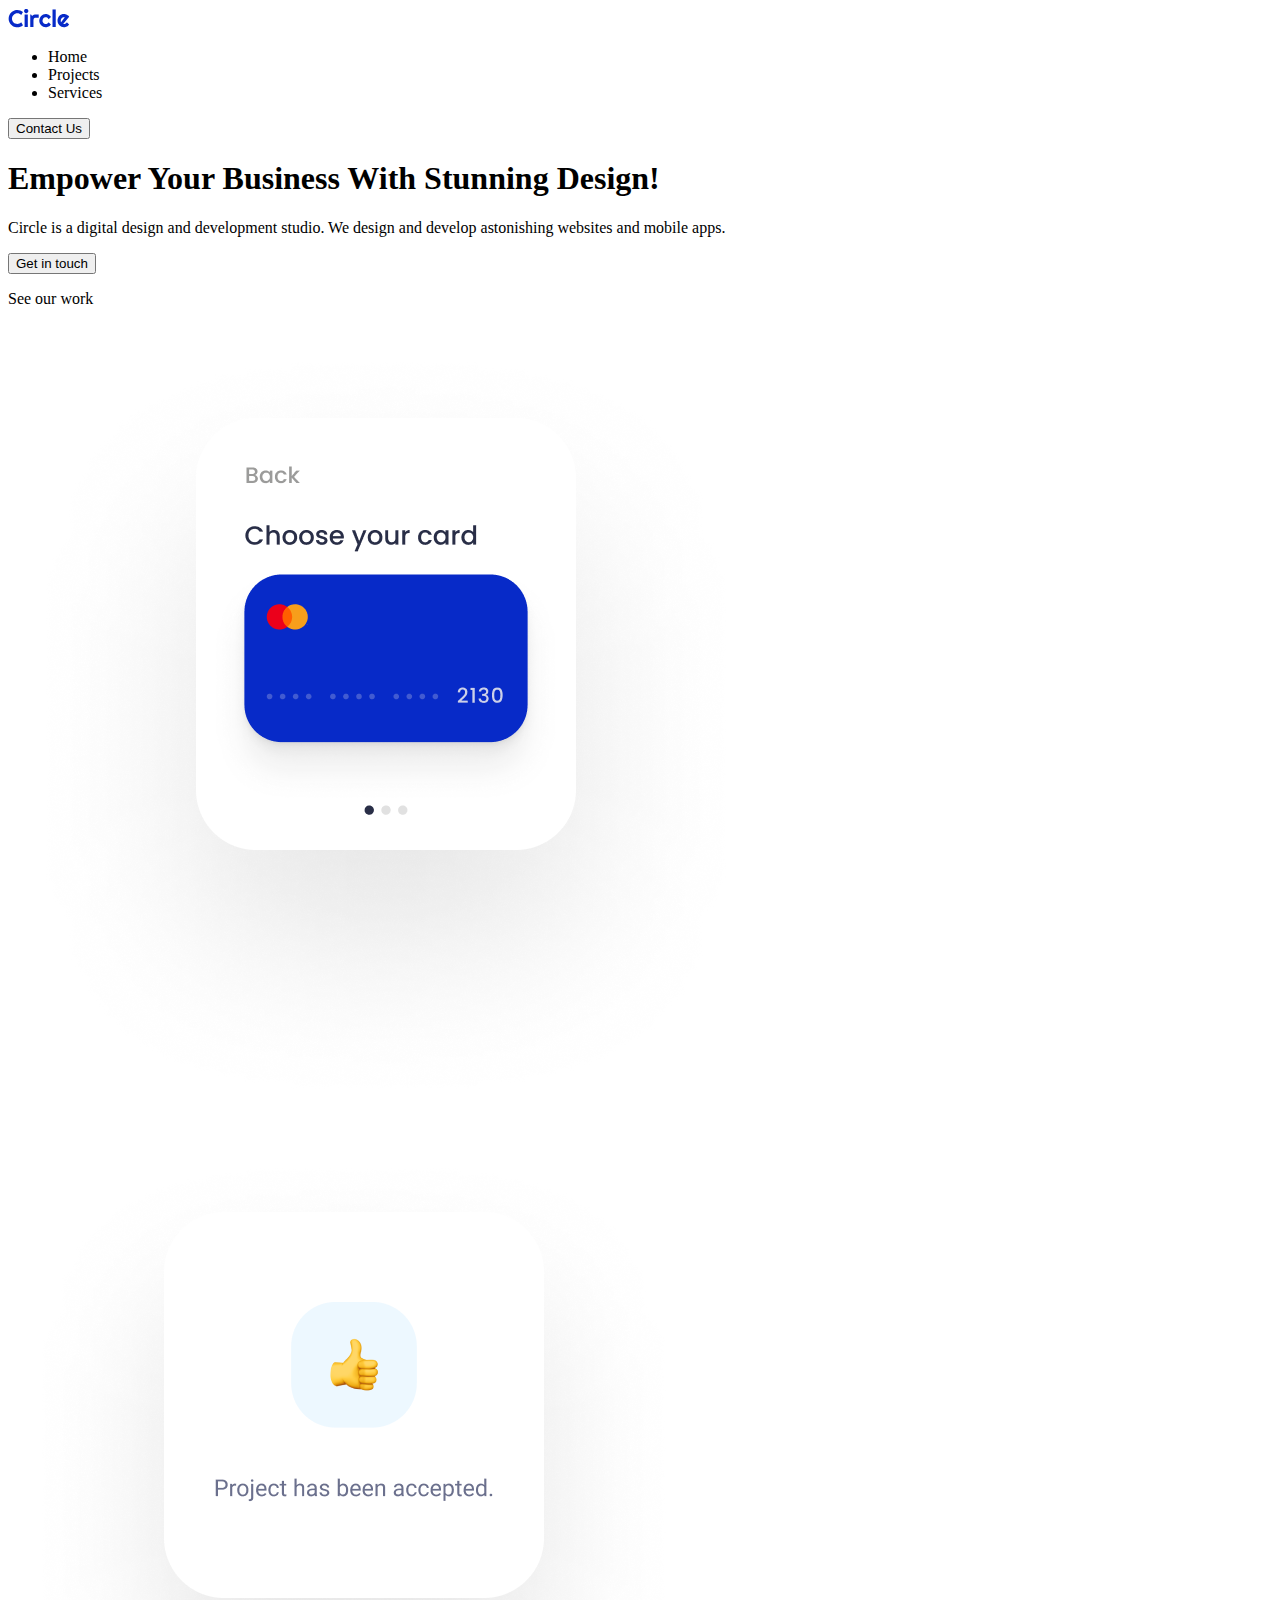
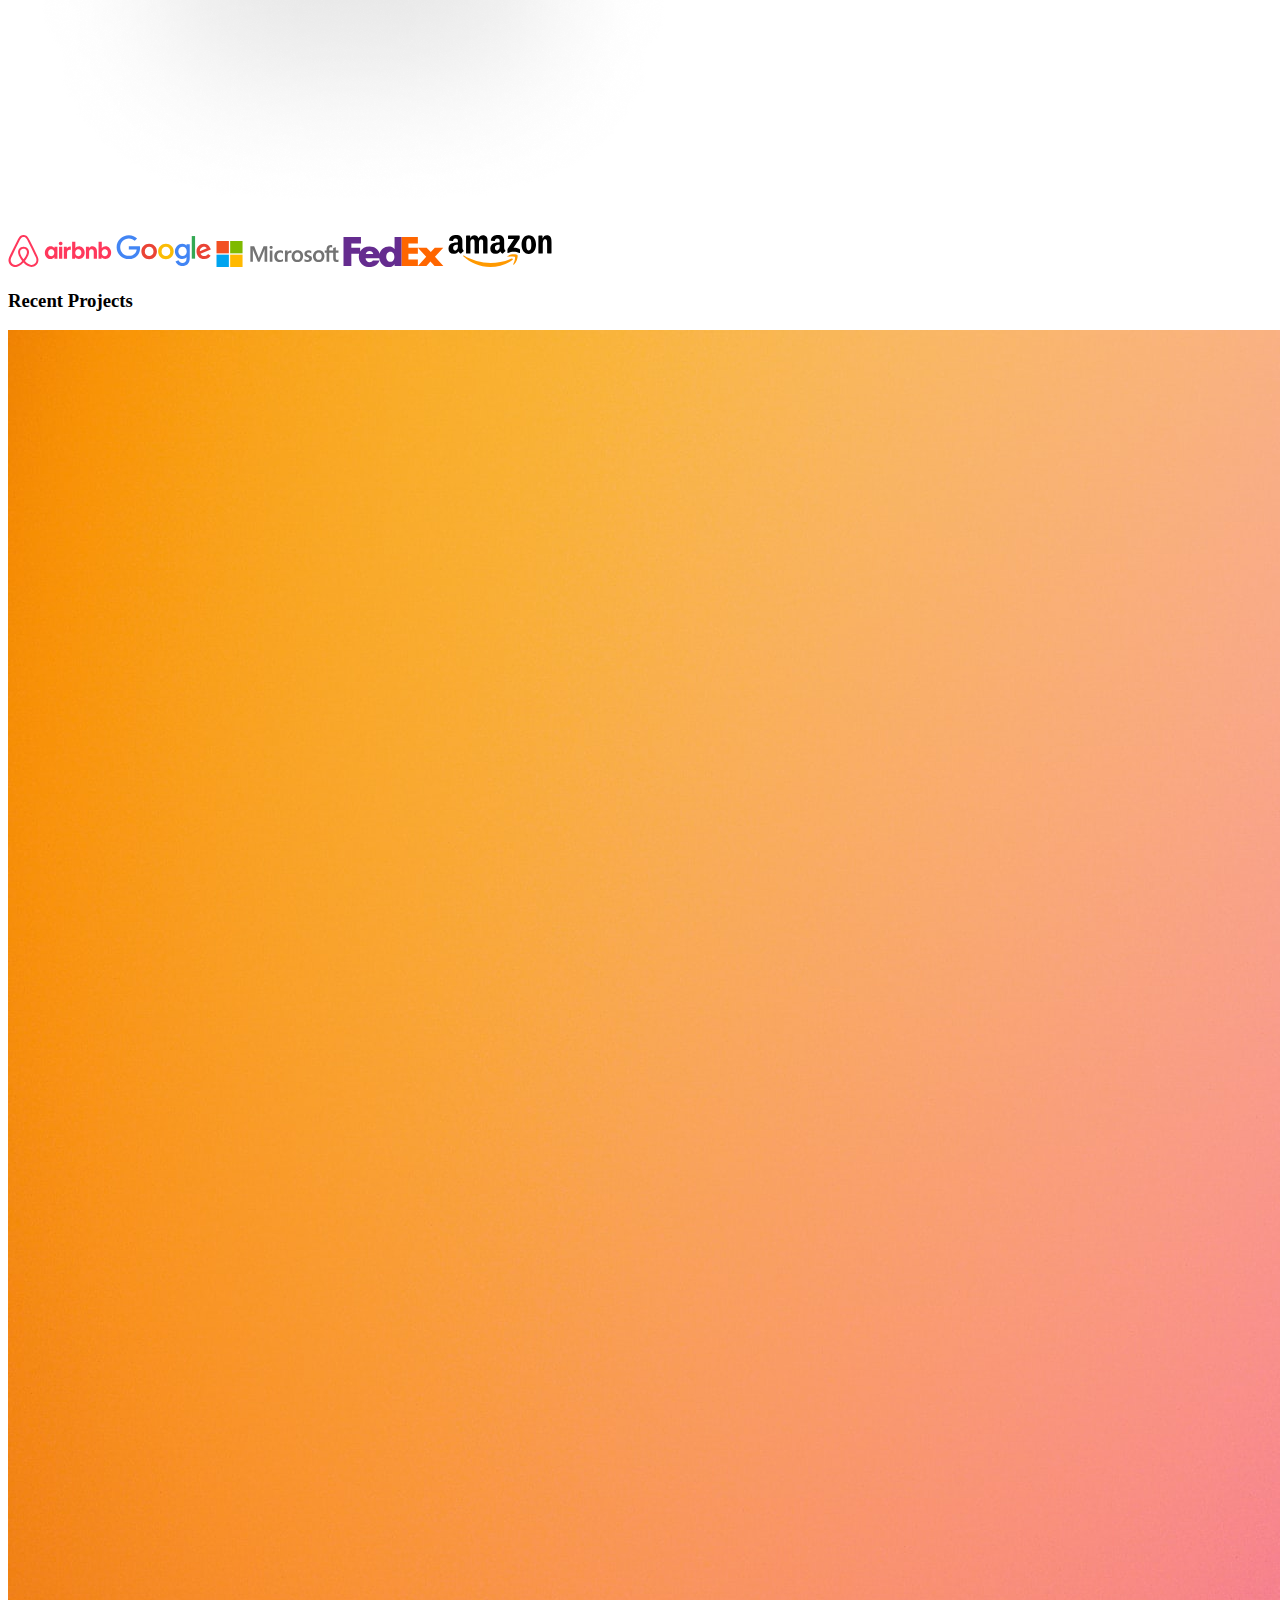
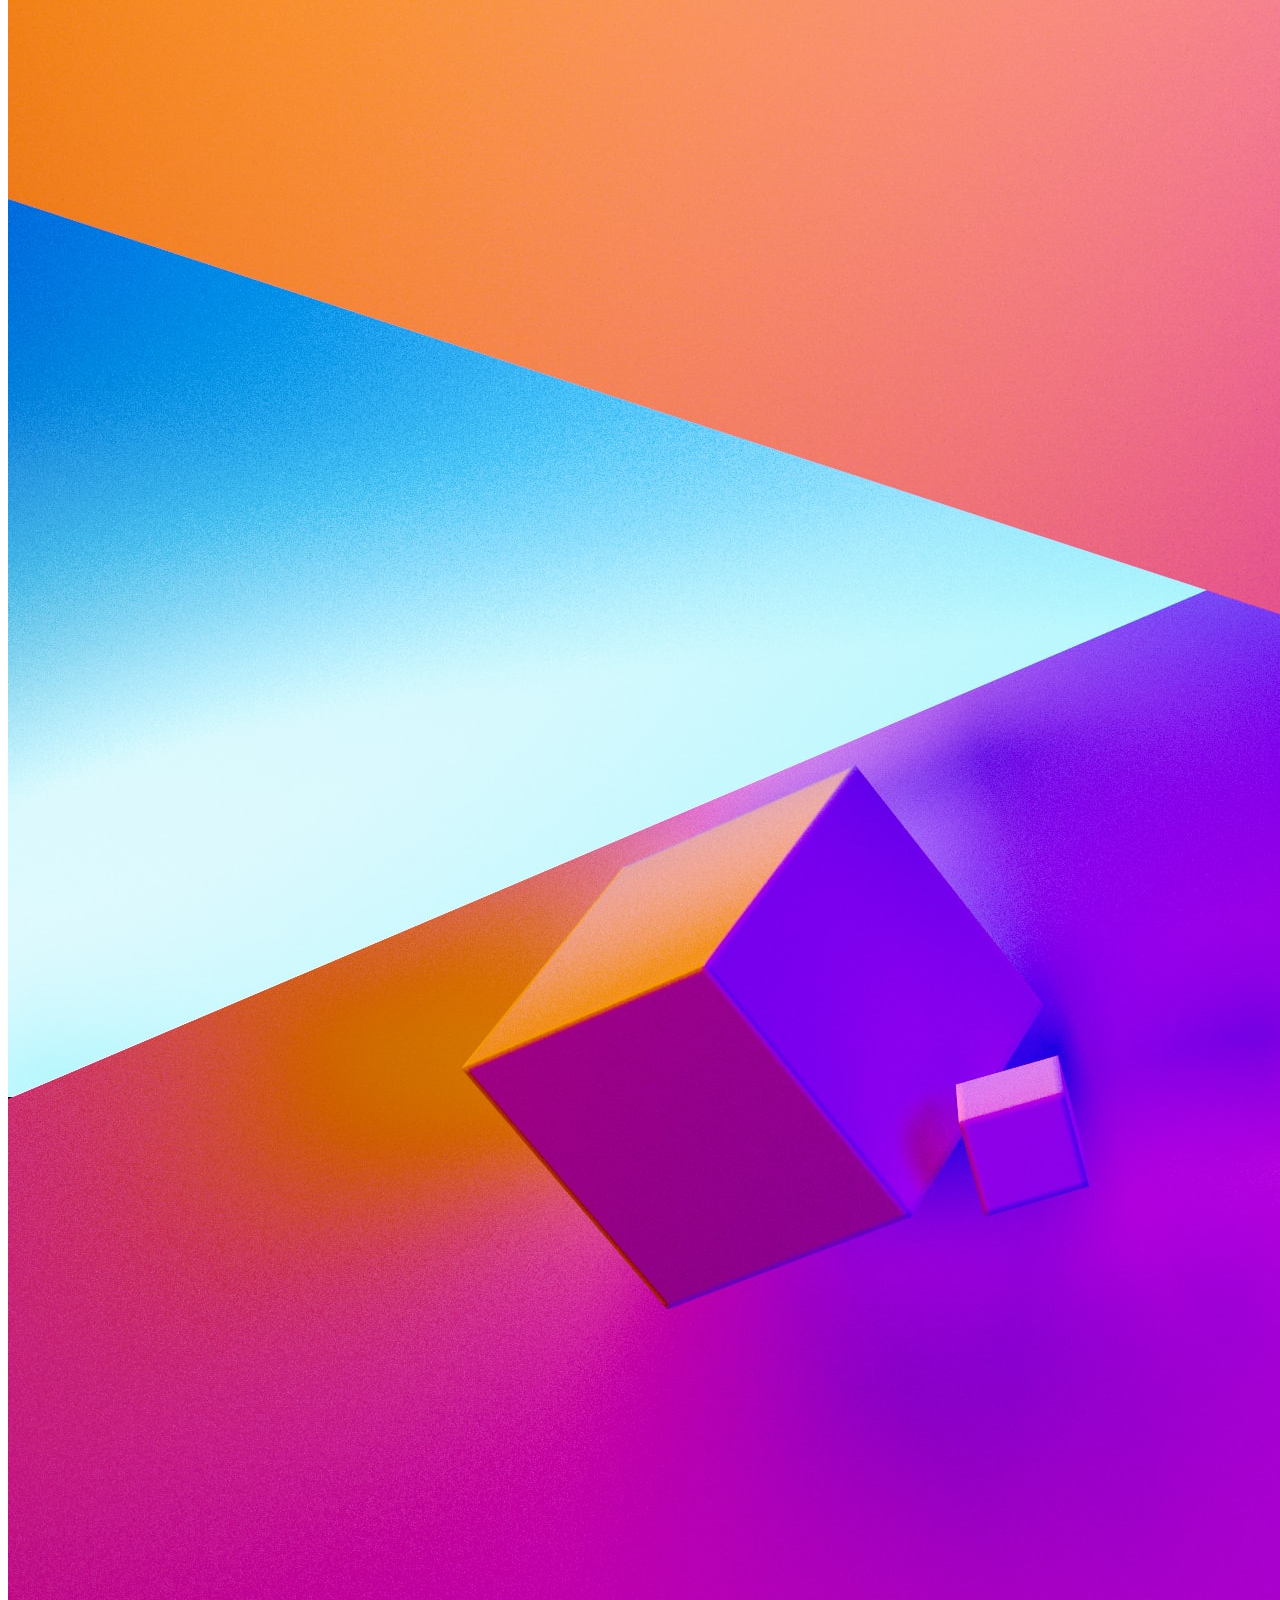
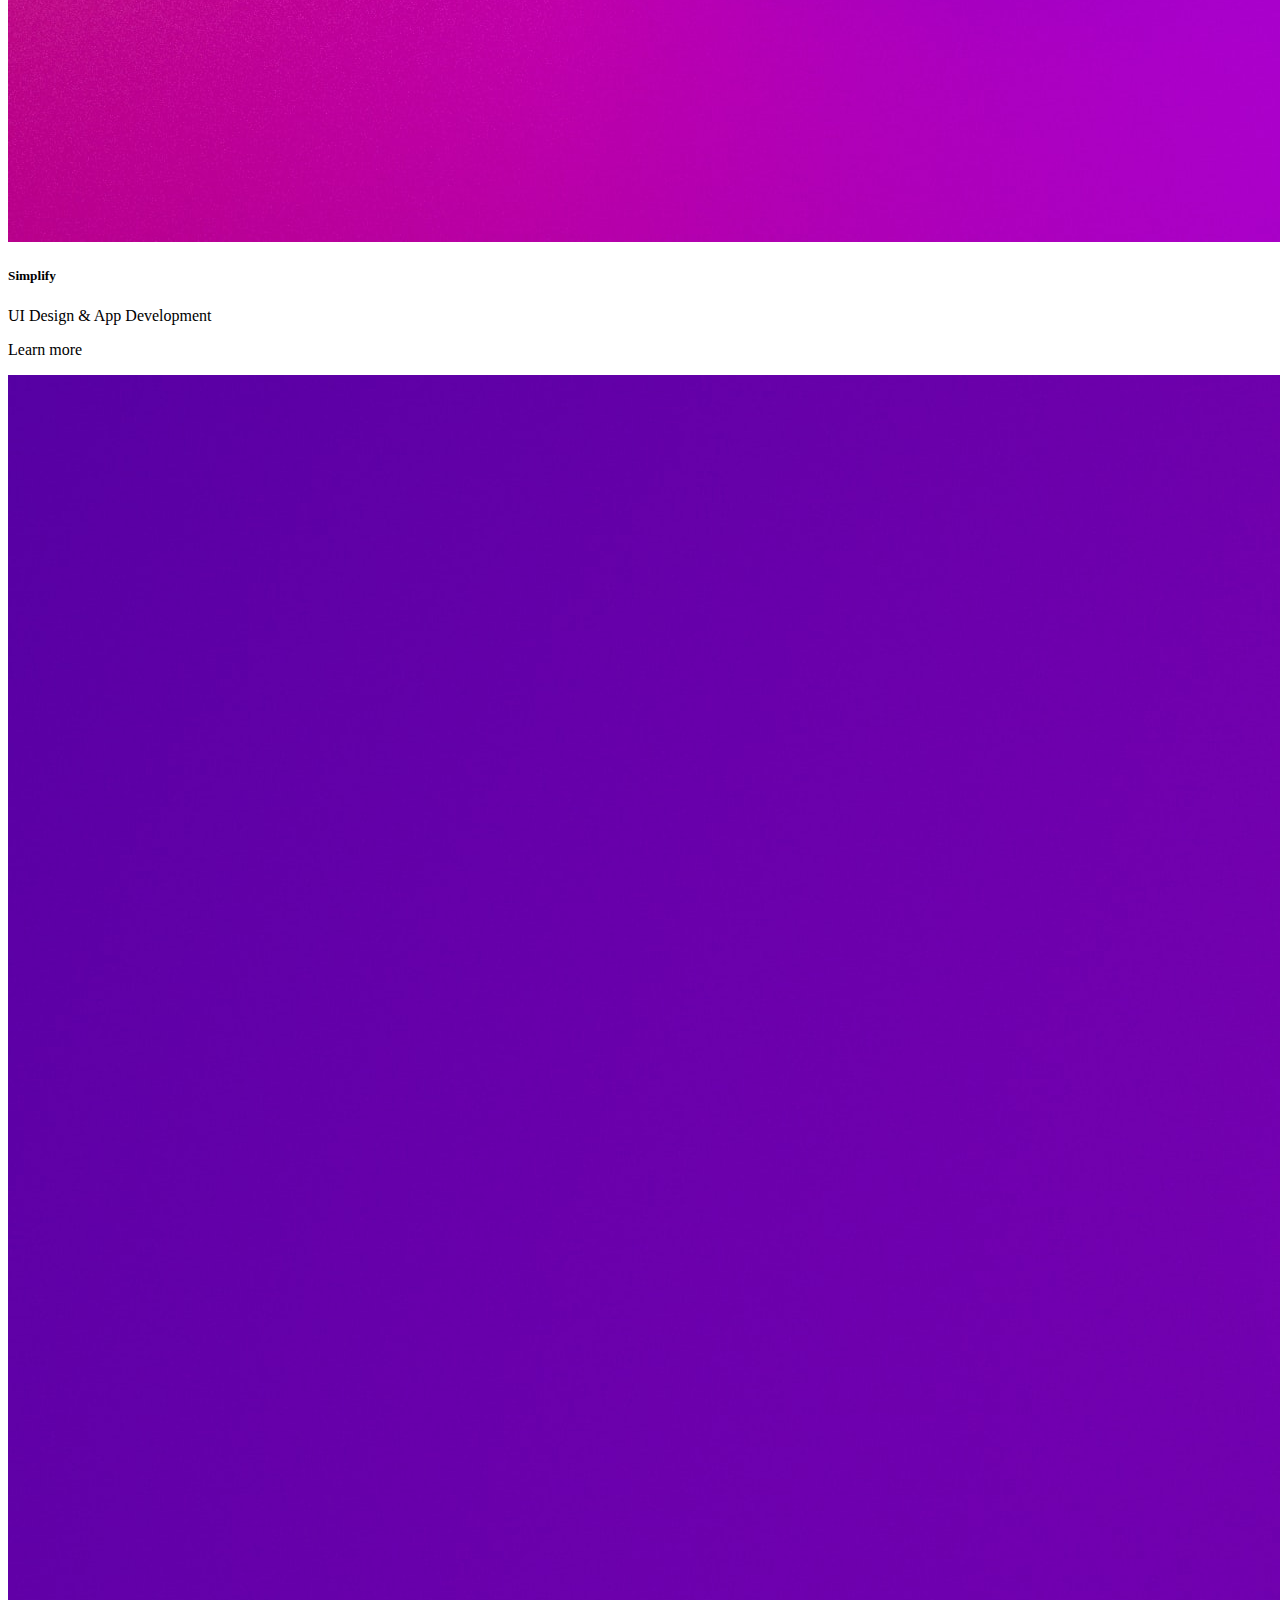
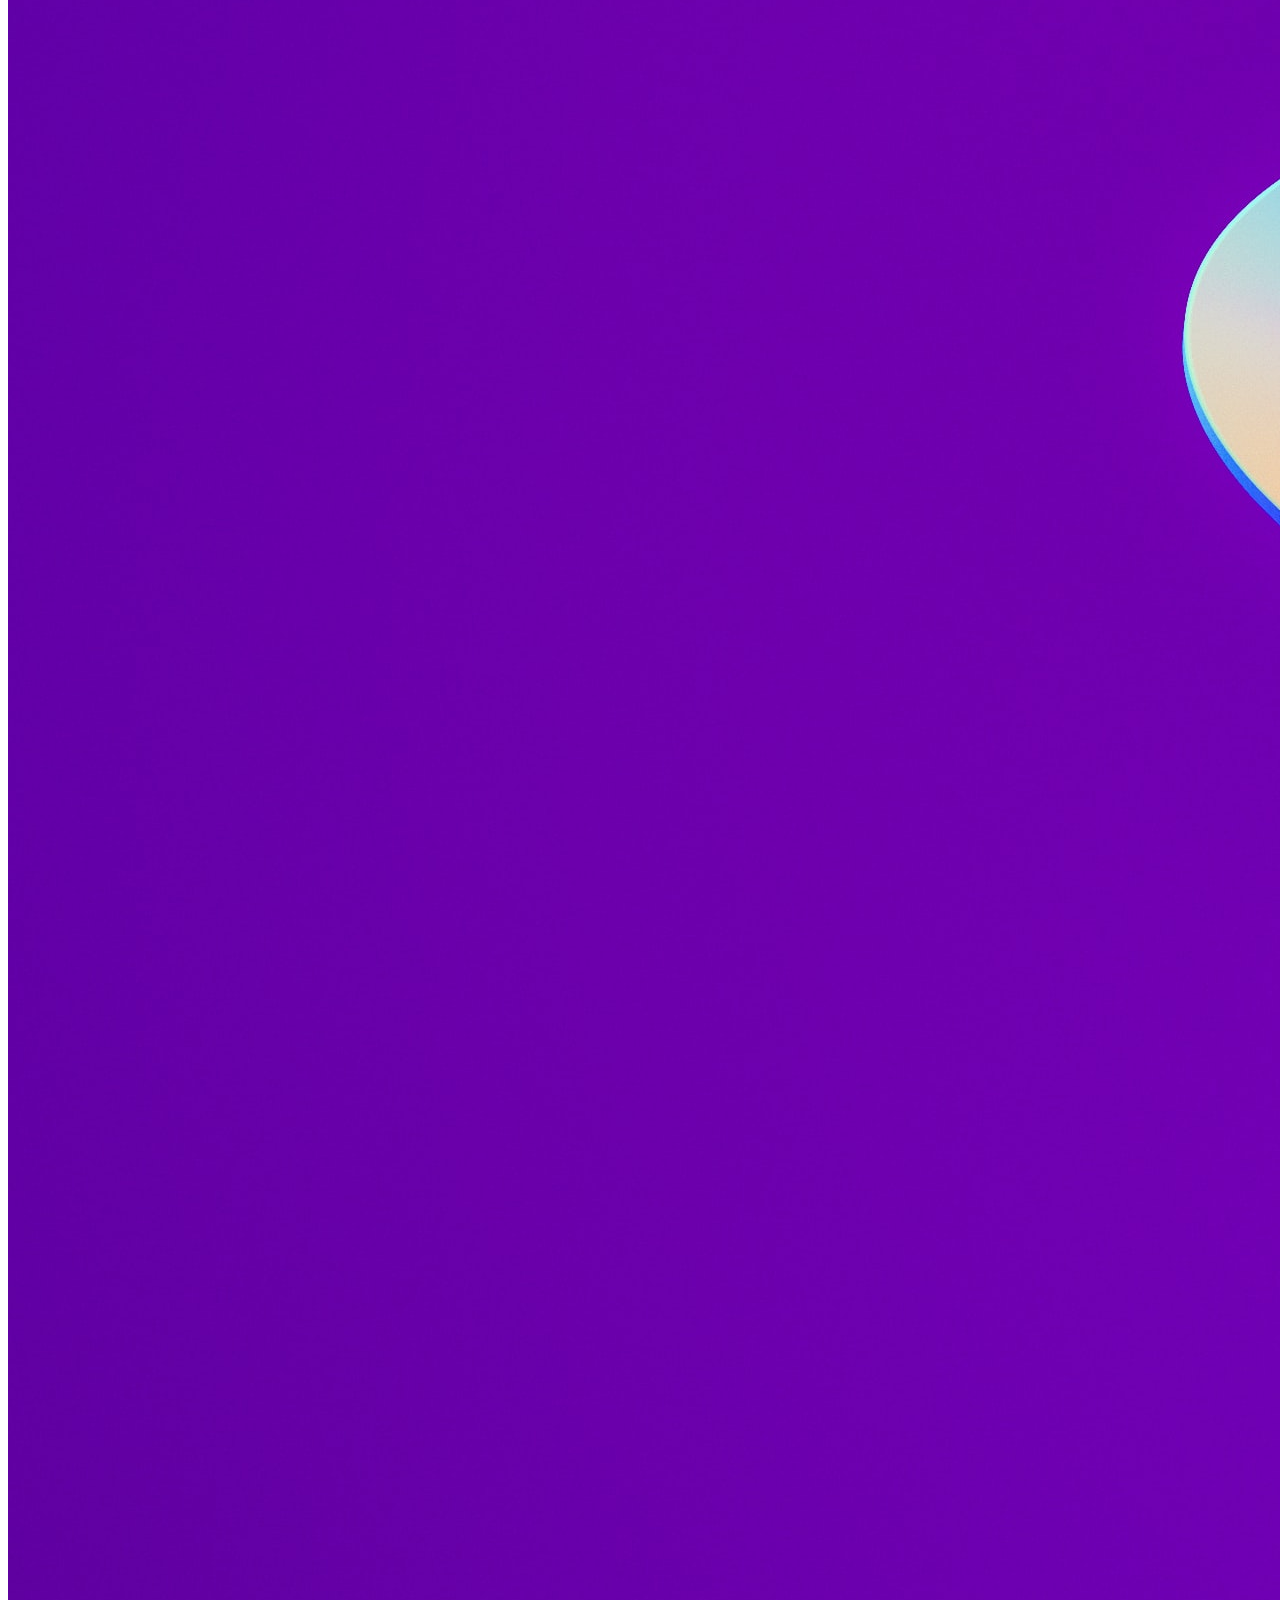
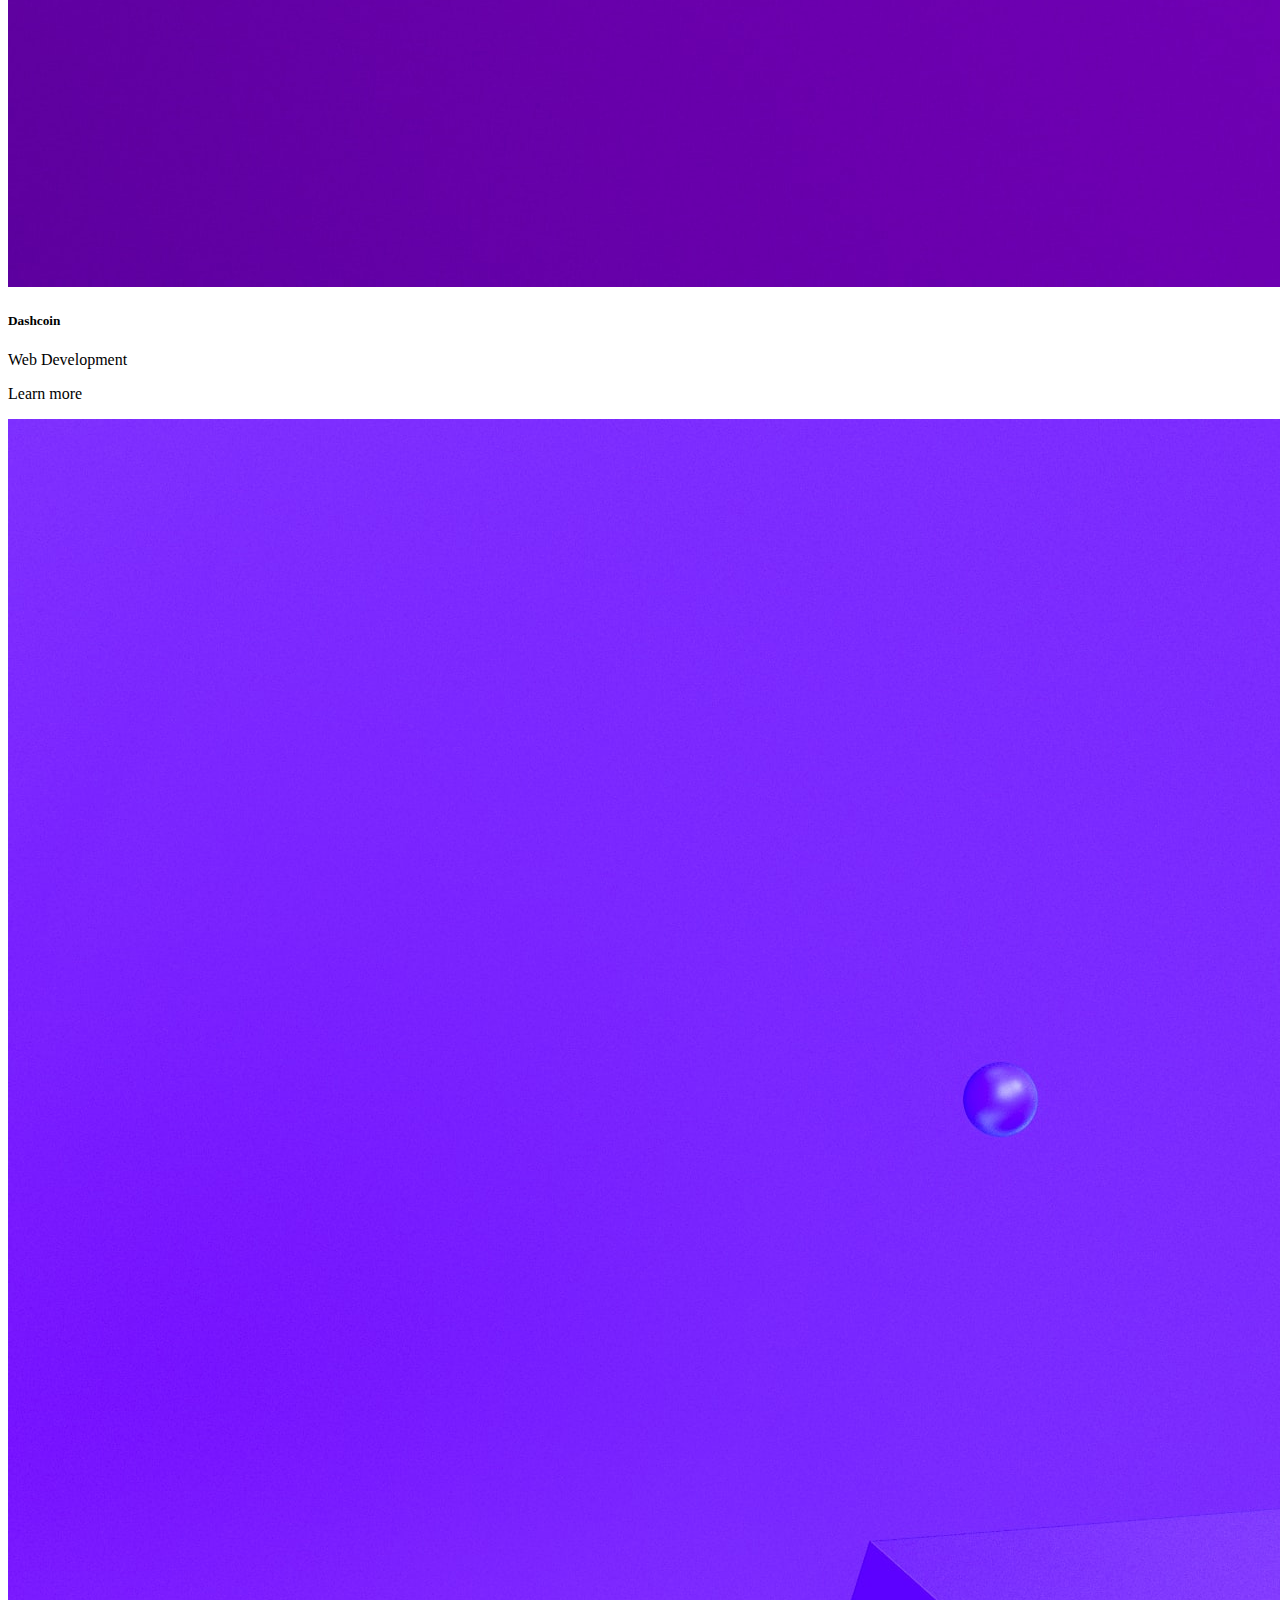
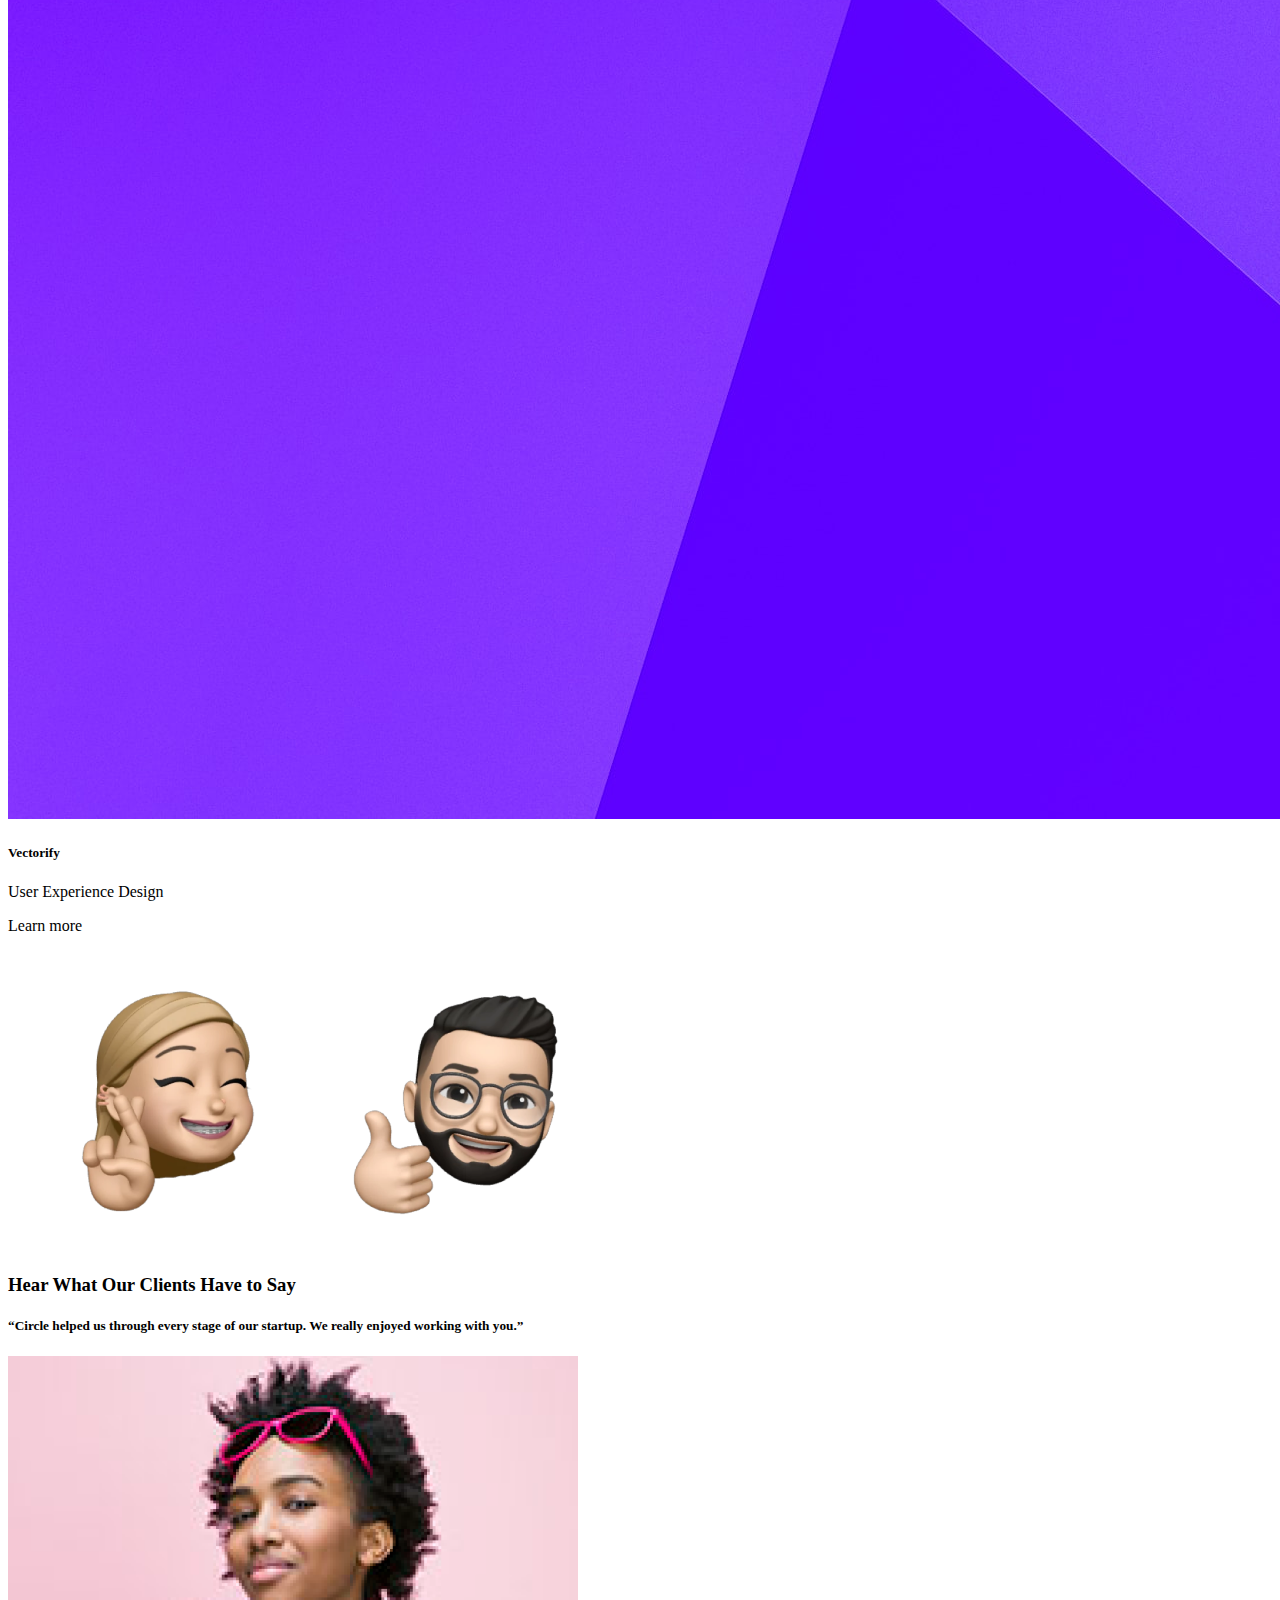
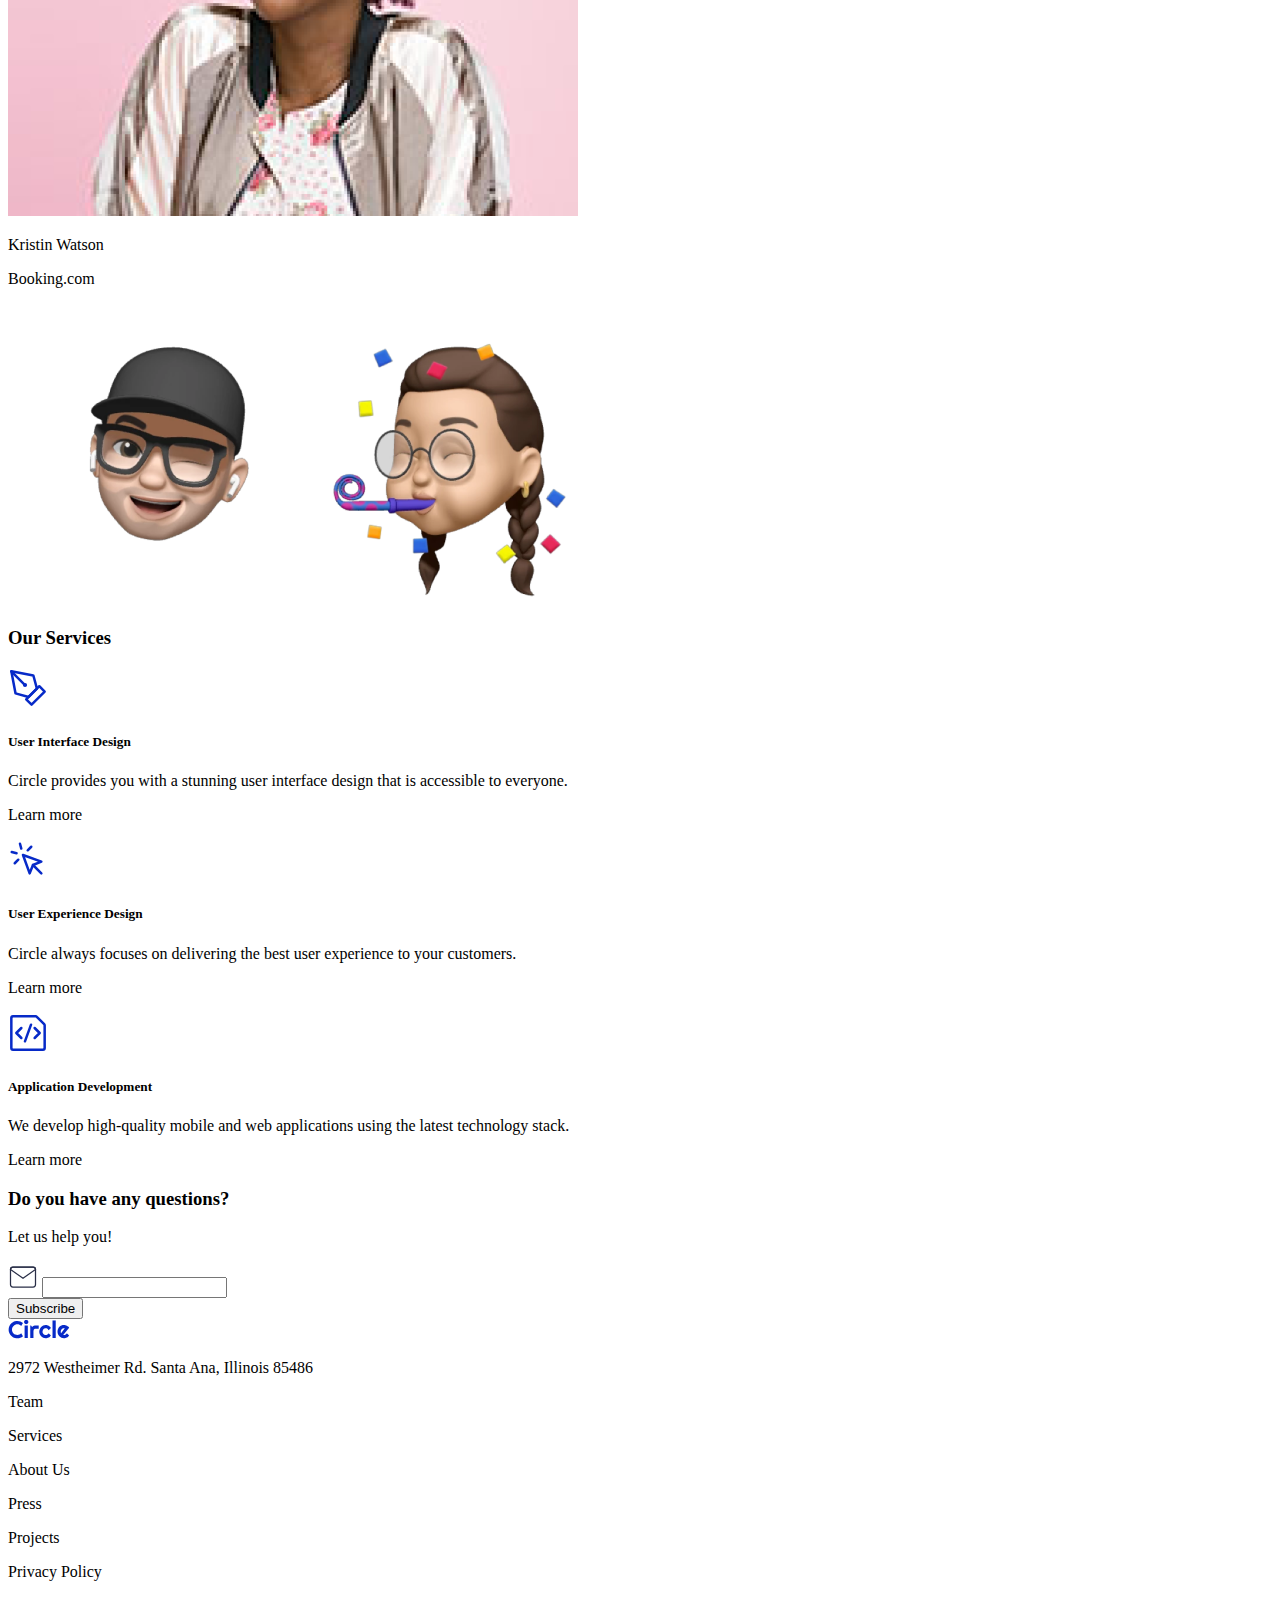
==== index.html @ ba98e958 "HTML Homepage done" ====
<!DOCTYPE html>
<html lang="en">
  <head>
    <meta charset="UTF-8" />
    <meta http-equiv="X-UA-Compatible" content="IE=edge" />
    <meta name="viewport" content="width=device-width, initial-scale=1.0" />
    <title>
      Mid Term Project - Ironhack Front End Bootcamp - Mario Blazquez
    </title>
  </head>
  <body>
    <nav>
      <img class="circleLogo" src="/logos/circle.svg" alt="Circle Logo" />
      <ul id="menu">
        <li>Home</li>
        <li>Projects</li>
        <li>Services</li>
      </ul>
      <button class="blueButton">Contact Us</button>
    </nav>

    <section id="HeroSection">
      <article>
        <h1>Empower Your Business With Stunning Design!</h1>
        <p>
          Circle is a digital design and development studio. We design and
          develop astonishing websites and mobile apps.
        </p>
        <div>
          <button class="blueButton">Get in touch</button>
          <p>See our work</p>
        </div>
      </article>
      <div id="HeroGuy">
        <img src="/hero-section/card-1.png" alt="Payment Card" />
        <img src="/hero-section/card-2.png" alt="Project accepted" />
      </div>
    </section>

    <section id="ClientSection">
      <img src="/logos/airbnb-logo.svg" alt="Airbnb Logo" />
      <img src="/logos/google-logo.svg" alt="Google logo" />
      <img src="/logos/microsoft-logo.svg" alt="Microsoft logo" />
      <img src="/logos/fedex-logo.svg" alt="FedEx logo" />
      <img src="/logos/amazon-logo.svg" alt="Amazon logo" />
    </section>

    <section id="ProjectsSection">
      <h3>Recent Projects</h3>
      <div class="boxesContainer">
        <div class="box project-box">
          <img src="/projects-section/1.jpg" alt="Project 1 Image" />
          <h5>Simplify</h5>
          <p>UI Design & App Development</p>
          <p class="LearnMoreLink">Learn more</p>
        </div>
        <div class="box project-box">
          <img src="/projects-section/2.jpg" alt="Project 2 Image" />
          <h5>Dashcoin</h5>
          <p>Web Development</p>
          <p class="LearnMoreLink">Learn more</p>
        </div>
        <div class="box project-box">
          <img src="/projects-section/3.jpg" alt="Project 3 Image" />
          <h5>Vectorify</h5>
          <p>User Experience Design</p>
          <p class="LearnMoreLink">Learn more</p>
        </div>
      </div>
    </section>

    <section id="TestimonialSection">
      <div class="emojis">
        <img src="/testimonial-section/memoji-1.png" alt="emoji 1" />
        <img src="/testimonial-section/memoji-3.png" alt="emoji 3" />
      </div>
      <div>
        <h3>Hear What Our Clients Have to Say</h3>
        <h5>
          “Circle helped us through every stage of our startup. We really
          enjoyed working with you.”
        </h5>
        <div>
          <img
            src="/testimonial-section/profile.png"
            alt="Kristin Watson Image"
          />
          <div>
            <p id="kristin">Kristin Watson</p>
            <p>Booking.com</p>
          </div>
        </div>
      </div>
      <div class="emojis">
        <img src="/testimonial-section/memoji-2.png" alt="emoji 2" />
        <img src="/testimonial-section/memoji-4.png" alt="emoji 4" />
      </div>
    </section>

    <section id="ServicesSection">
      <h3>Our Services</h3>
      <div class="boxesContainer">
        <div class="box services-box">
          <img src="/services-section/icons/1.svg" alt="Pen Img" />
          <h5>User Interface Design</h5>
          <p>
            Circle provides you with a stunning user interface design that is
            accessible to everyone.
          </p>
          <p class="LearnMoreLink">Learn more</p>
        </div>
        <div class="box services-box">
          <img src="/services-section/icons/2.svg" alt="Cursor Img" />
          <h5>User Experience Design</h5>
          <p>
            Circle always focuses on delivering the best user experience to your
            customers.
          </p>
          <p class="LearnMoreLink">Learn more</p>
        </div>
        <div class="box services-box">
          <img src="/services-section/icons/3.svg" alt="Document Img" />
          <h5>Application Development</h5>
          <p>
            We develop high-quality mobile and web applications using the latest
            technology stack.
          </p>
          <p class="LearnMoreLink">Learn more</p>
        </div>
      </div>
    </section>

    <section id="CTASection">
      <h3>Do you have any questions?</h3>
      <p>Let us help you!</p>
      <div>
        <div id="emailForm">
          <img src="/newsletter/icon/mail.svg" alt="mail icon" />
          <input type="text" />
        </div>
        <button class="blueButton">Subscribe</button>
      </div>
    </section>

    <footer>
      <div>
        <img class="circleLogo" src="/logos/circle.svg" alt="Circle Logo" />
        <p>2972 Westheimer Rd. Santa Ana, Illinois 85486 </p>
      </div>
      <div>
        <p>Team</p>
        <p>Services</p>
        <p>About Us</p>
        <p>Press</p>
        <P>Projects</P>
        <p>Privacy Policy</p>
      </div>
    </footer>
  </body>
</html>
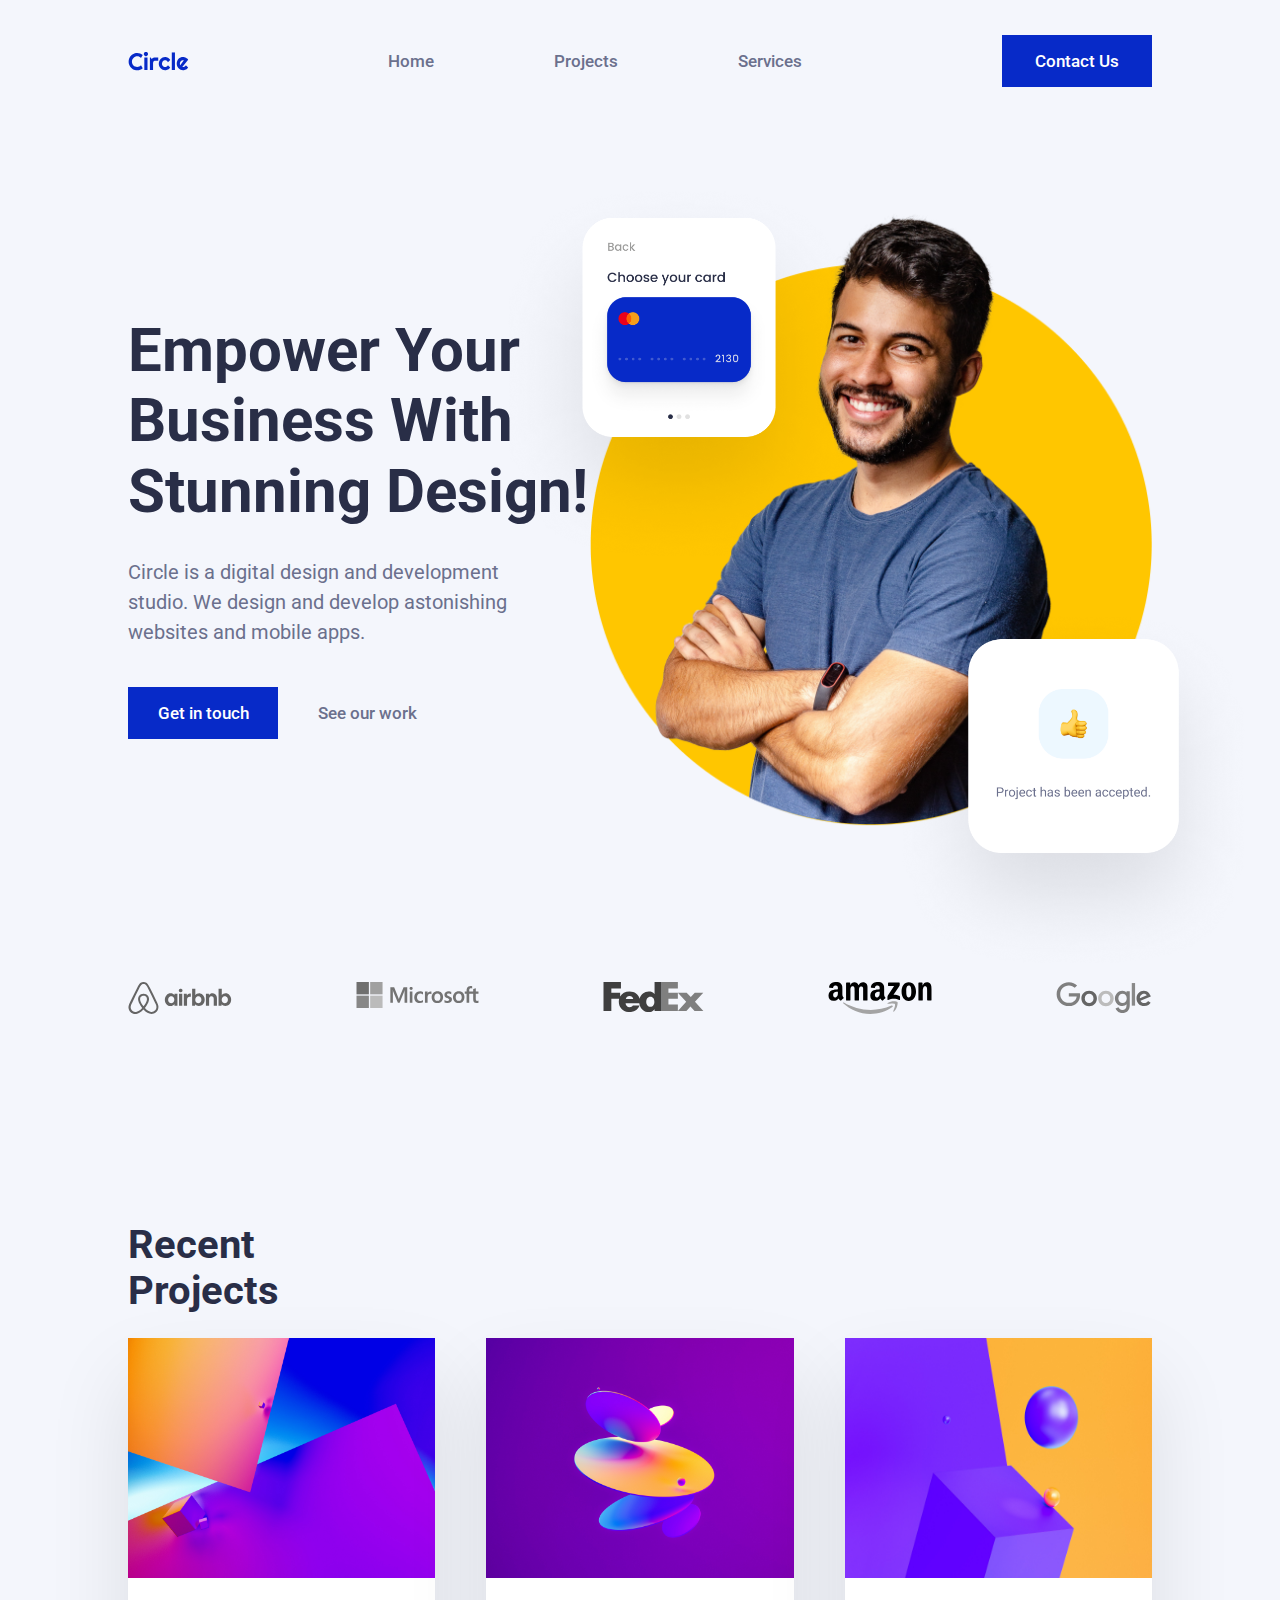
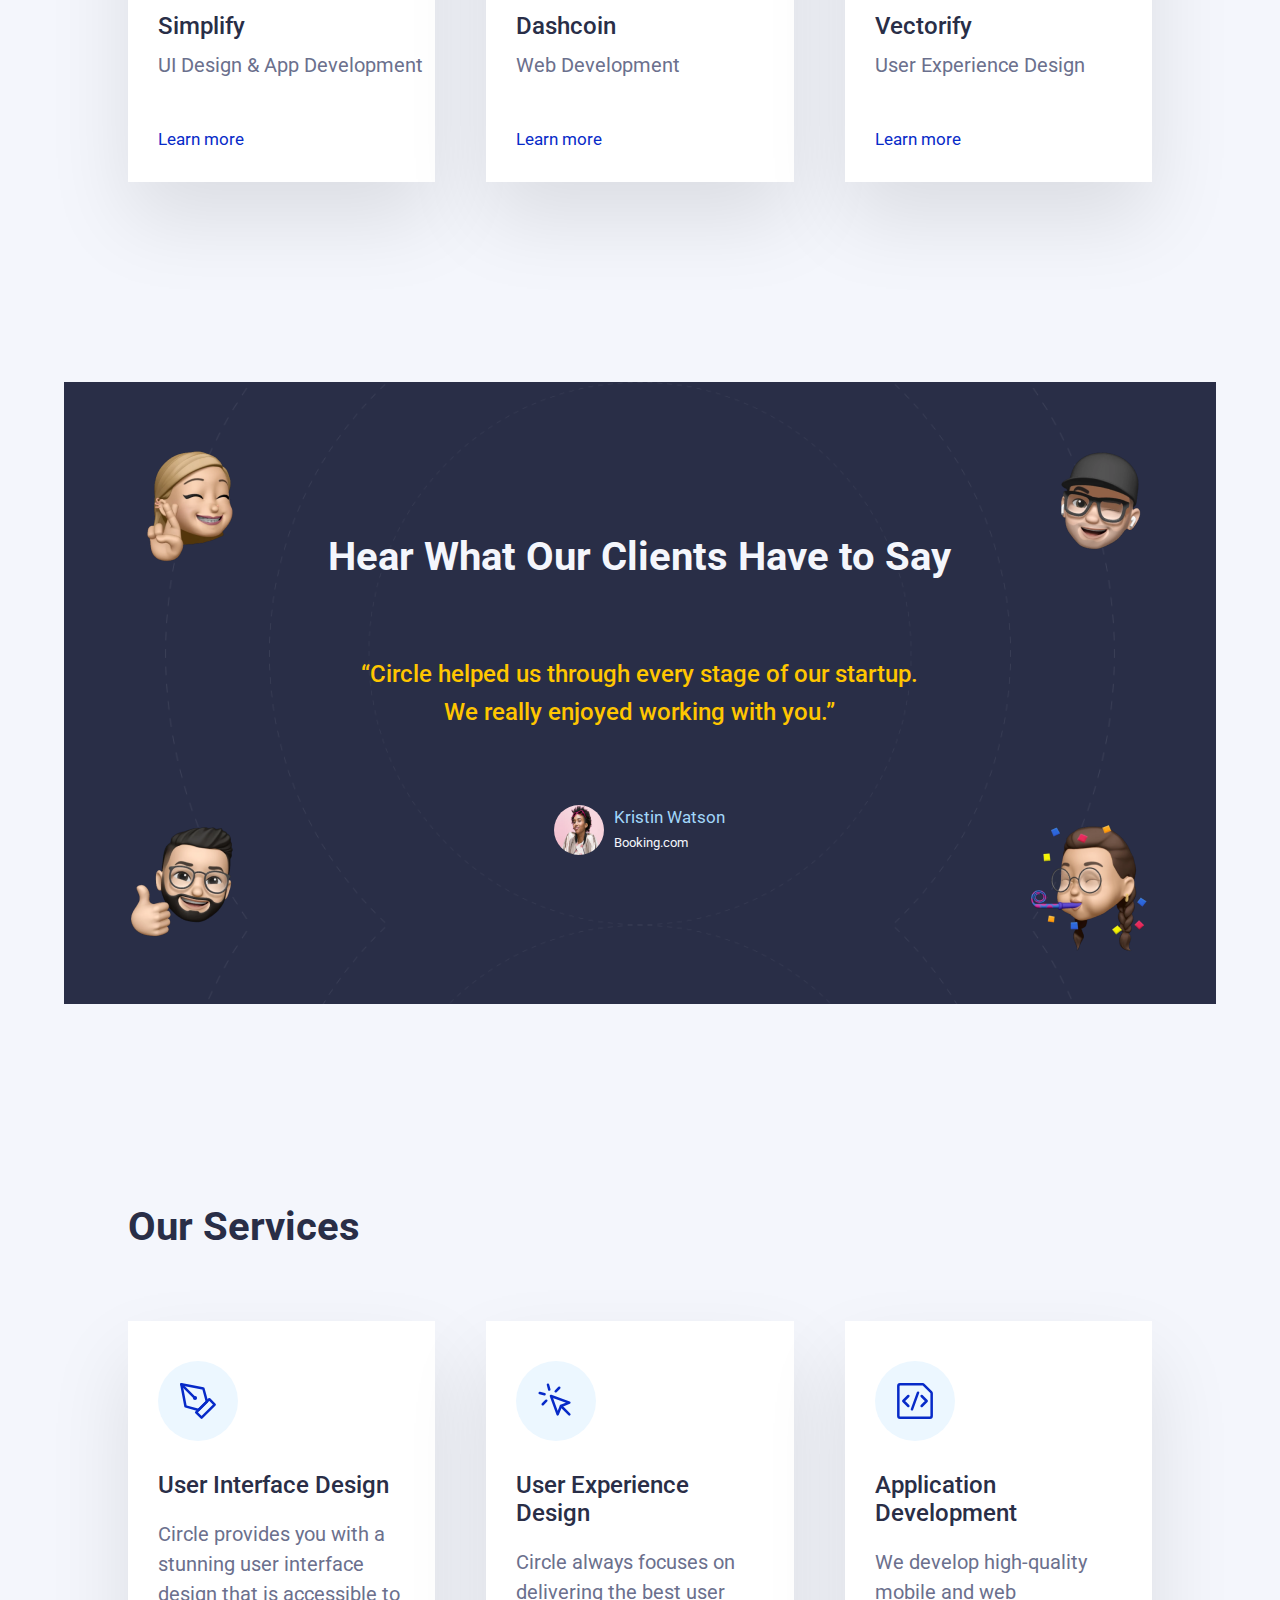
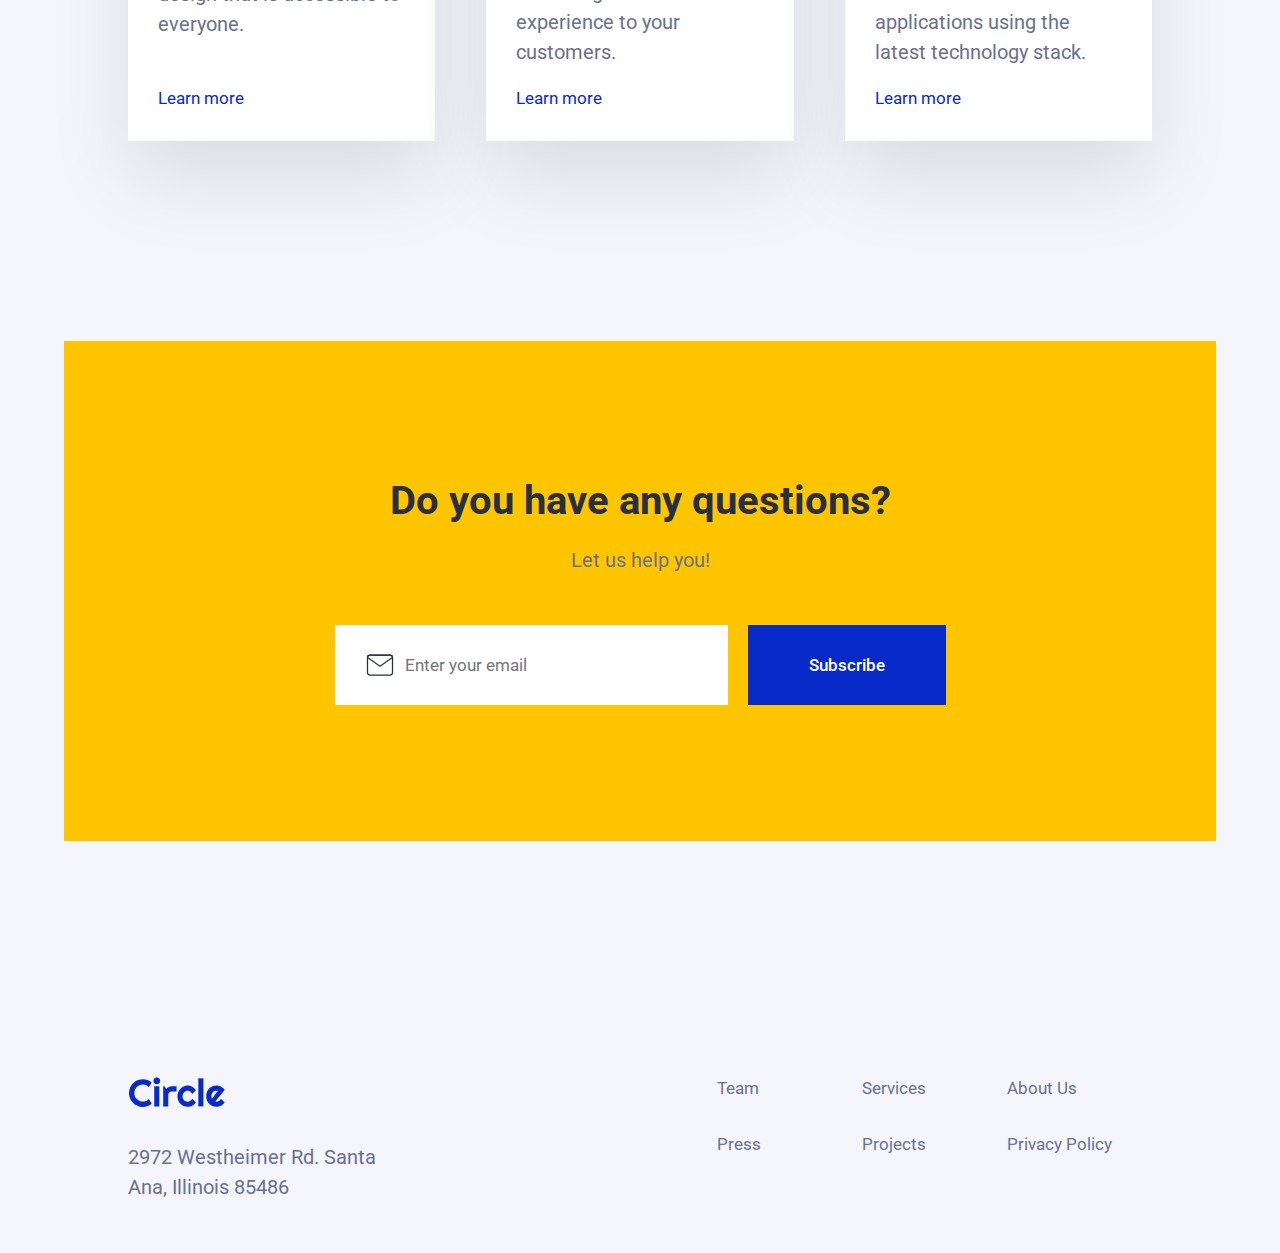
==== commit 144237bc: "bugs solved 2" ====
--- a/index.html
+++ b/index.html
@@ -4,22 +4,39 @@
     <meta charset="UTF-8" />
     <meta http-equiv="X-UA-Compatible" content="IE=edge" />
     <meta name="viewport" content="width=device-width, initial-scale=1.0" />
-    <title>
-      Mid Term Project - Ironhack Front End Bootcamp - Mario Blazquez
-    </title>
+    <title>Circle Home Page - Ironhacker Mario / Mid Term Project</title>
+    <link rel="stylesheet" href="/css/Common.css" />
+    <link rel="stylesheet" href="/css/HomePage.css" />
+    <link rel="stylesheet" media="(max-width: 768px)" href="/css/CommonResponsive.css" />
+    <link rel="stylesheet" media="(max-width: 768px)" href="/css/HomePageResponsive.css" />
+    <link
+      href="https://fonts.googleapis.com/css?family=Roboto"
+      rel="stylesheet"
+    />
+    <script type="text/javascript" src="/index.js"></script>
   </head>
-  <body>
-    <nav>
+
+  <body id="homePage">
+    <nav class="section">
+      <div id="menuResponsive">
+        <img src="/responsive-img/hamburguerButton.png" alt="Menu button">
+        <a class="headline17px" href="/index.html">Home</a>
+        <a class="headline17px" href="#projects">Projects</a>
+        <a class="headline17px" href="#servicesSection">Services</a>
+      </div>
+      
       <img class="circleLogo" src="/logos/circle.svg" alt="Circle Logo" />
+      <a id="contactResponsive" href="/ContactPage.html"><img src="/responsive-img/mail.png" alt="contact"></a>
       <ul id="menu">
-        <li>Home</li>
-        <li>Projects</li>
-        <li>Services</li>
+        <li><a class="headline17px" href="/index.html">Home</a></li>
+        <li><a class="headline17px" href="#projects">Projects</a></li>
+        <li><a class="headline17px" href="#servicesSection">Services</a></li>
       </ul>
-      <button class="blueButton">Contact Us</button>
+      <a class="blueButton headline17px" href="/ContactPage.html">Contact Us</a>
     </nav>
+    
 
-    <section id="HeroSection">
+    <section id="heroSection" class="section">
       <article>
         <h1>Empower Your Business With Stunning Design!</h1>
         <p>
@@ -27,133 +44,149 @@
           develop astonishing websites and mobile apps.
         </p>
         <div>
-          <button class="blueButton">Get in touch</button>
-          <p>See our work</p>
+          <a href= "/ContactPage.html" class="blueButton headline17px">Get in touch</a>
+          <a class="headline17px" href="/ProjectPage.html">See our work</a>
         </div>
       </article>
-      <div id="HeroGuy">
+      <div id="heroGuy">
         <img src="/hero-section/card-1.png" alt="Payment Card" />
         <img src="/hero-section/card-2.png" alt="Project accepted" />
       </div>
     </section>
 
-    <section id="ClientSection">
-      <img src="/logos/airbnb-logo.svg" alt="Airbnb Logo" />
-      <img src="/logos/google-logo.svg" alt="Google logo" />
-      <img src="/logos/microsoft-logo.svg" alt="Microsoft logo" />
-      <img src="/logos/fedex-logo.svg" alt="FedEx logo" />
-      <img src="/logos/amazon-logo.svg" alt="Amazon logo" />
+    <section id="clientSection" class="section">
+      <a href="https://www.airbnb.es" target="_blank"><img src="/logos/airbnb-logo.svg" alt="Airbnb Logo" /></a>
+      <a href="https://www.microsoft.com" target="_blank"><img src="/logos/microsoft-logo.svg" alt="Microsoft logo" /></a>
+      <a href="https://www.fedex.com" target="_blank"><img src="/logos/fedex-logo.svg" alt="FedEx logo" /></a>
+      <a href="https://www.amazon.es" target="_blank"><img src="/logos/amazon-logo.svg" alt="Amazon logo" /></a>
+      <a href="https://www.google.es" target="_blank"><img src="/logos/google-logo.svg" alt="Google logo" /></a>
     </section>
 
-    <section id="ProjectsSection">
+    <section id="projects" class="projectsSection section">
       <h3>Recent Projects</h3>
       <div class="boxesContainer">
         <div class="box project-box">
           <img src="/projects-section/1.jpg" alt="Project 1 Image" />
           <h5>Simplify</h5>
           <p>UI Design & App Development</p>
-          <p class="LearnMoreLink">Learn more</p>
+          <a class="learnMoreLink" href="/ProjectPage.html">Learn more</a>
         </div>
         <div class="box project-box">
           <img src="/projects-section/2.jpg" alt="Project 2 Image" />
           <h5>Dashcoin</h5>
           <p>Web Development</p>
-          <p class="LearnMoreLink">Learn more</p>
+          <a class="learnMoreLink" href="/ProjectPage2.html">Learn more</a>
         </div>
         <div class="box project-box">
           <img src="/projects-section/3.jpg" alt="Project 3 Image" />
           <h5>Vectorify</h5>
           <p>User Experience Design</p>
-          <p class="LearnMoreLink">Learn more</p>
+          <a class="learnMoreLink" href="/ProjectPage3.html">Learn more</a>
         </div>
       </div>
     </section>
 
-    <section id="TestimonialSection">
-      <div class="emojis">
-        <img src="/testimonial-section/memoji-1.png" alt="emoji 1" />
-        <img src="/testimonial-section/memoji-3.png" alt="emoji 3" />
-      </div>
-      <div>
-        <h3>Hear What Our Clients Have to Say</h3>
-        <h5>
-          “Circle helped us through every stage of our startup. We really
-          enjoyed working with you.”
-        </h5>
-        <div>
-          <img
-            src="/testimonial-section/profile.png"
-            alt="Kristin Watson Image"
-          />
-          <div>
-            <p id="kristin">Kristin Watson</p>
-            <p>Booking.com</p>
-          </div>
-        </div>
-      </div>
-      <div class="emojis">
-        <img src="/testimonial-section/memoji-2.png" alt="emoji 2" />
-        <img src="/testimonial-section/memoji-4.png" alt="emoji 4" />
+    <section id="testimonialSection" class="wideSection">
+      <img
+        class="emoji"
+        src="/testimonial-section/memoji-1.png"
+        alt="emoji 1"
+      />
+      <img
+        class="emoji"
+        src="/testimonial-section/memoji-2.png"
+        alt="emoji 2"
+      />
+      <img
+        class="emoji"
+        src="/testimonial-section/memoji-3.png"
+        alt="emoji 3"
+      />
+      <img
+        class="emoji"
+        src="/testimonial-section/memoji-4.png"
+        alt="emoji 4"
+      />
+      <h3>Hear What Our Clients Have to Say</h3>
+      <h5>
+        “Circle helped us through every stage of our startup. We really enjoyed
+        working with you.”
+      </h5>
+      <div id="kristinBox">
+        <img
+          src="/testimonial-section/profile.png"
+          alt="Kristin Watson Image"
+        />
+        <p>Kristin Watson</p>
+        <p>Booking.com</p>
       </div>
     </section>
 
-    <section id="ServicesSection">
+    <section id="servicesSection" class="section">
       <h3>Our Services</h3>
       <div class="boxesContainer">
         <div class="box services-box">
-          <img src="/services-section/icons/1.svg" alt="Pen Img" />
+          <div>
+            <img src="/services-section/icons/1.svg" alt="Pen Img" />
+          </div>
           <h5>User Interface Design</h5>
           <p>
             Circle provides you with a stunning user interface design that is
             accessible to everyone.
           </p>
-          <p class="LearnMoreLink">Learn more</p>
+          <a class="learnMoreLink" href="">Learn more</a>
         </div>
         <div class="box services-box">
-          <img src="/services-section/icons/2.svg" alt="Cursor Img" />
+          <div>
+            <img src="/services-section/icons/2.svg" alt="Cursor Img" />
+          </div>
           <h5>User Experience Design</h5>
           <p>
             Circle always focuses on delivering the best user experience to your
             customers.
           </p>
-          <p class="LearnMoreLink">Learn more</p>
+          <a class="learnMoreLink" href="">Learn more</a>
         </div>
         <div class="box services-box">
-          <img src="/services-section/icons/3.svg" alt="Document Img" />
+          <div>
+            <img src="/services-section/icons/3.svg" alt="Document Img" />
+          </div>
           <h5>Application Development</h5>
           <p>
             We develop high-quality mobile and web applications using the latest
             technology stack.
           </p>
-          <p class="LearnMoreLink">Learn more</p>
+          <a class="learnMoreLink" href="">Learn more</a>
         </div>
       </div>
     </section>
 
-    <section id="CTASection">
+    <section id="CTASection" class="wideSection">
       <h3>Do you have any questions?</h3>
       <p>Let us help you!</p>
       <div>
-        <div id="emailForm">
-          <img src="/newsletter/icon/mail.svg" alt="mail icon" />
-          <input type="text" />
-        </div>
-        <button class="blueButton">Subscribe</button>
+        <form action="">
+          <div id="emailForm">
+            <img src="/newsletter/icon/mail.svg" alt="mail icon" />
+            <input type="email" placeholder="Enter your email" />
+          </div>
+          <button type="submit" class="blueButton headline17px">Subscribe</button>
+        </form>
       </div>
     </section>
 
-    <footer>
+    <footer class="section">
       <div>
         <img class="circleLogo" src="/logos/circle.svg" alt="Circle Logo" />
-        <p>2972 Westheimer Rd. Santa Ana, Illinois 85486 </p>
+        <p>2972 Westheimer Rd. Santa Ana, Illinois 85486</p>
       </div>
       <div>
-        <p>Team</p>
-        <p>Services</p>
-        <p>About Us</p>
-        <p>Press</p>
-        <P>Projects</P>
-        <p>Privacy Policy</p>
+        <a href="">Team</a>
+        <a href="">Services</a>
+        <a href="">About Us</a>
+        <a href="">Press</a>
+        <a href="">Projects</a>
+        <a href="">Privacy Policy</a>
       </div>
     </footer>
   </body>
--- a/css/Common.css
+++ b/css/Common.css
@@ -0,0 +1,265 @@
+*{
+    margin: 0;
+    padding: 0;
+    font-family: 'Roboto', sans-serif;
+}
+
+body {
+    width: 100%;
+    background-color: #F4F6FC;
+}
+
+h1 {
+    font-size: 60px;
+    font-weight: 700;
+    line-height: 70.31px;
+    color: #292E47;
+}
+
+h3{
+    
+    font-size: 40px;
+    font-weight: 700;
+    line-height: 46.88px;
+    color: #292E47;    
+}
+
+h5{
+    
+    font-size: 24px;
+    font-weight: 500;
+    line-height: 28.13px;    
+    color: #292E47;
+}
+
+p, span, label { 
+    font-size: 20px;
+    font-weight: 400;
+    line-height: 30px;
+    color: #6B708D;
+}
+
+a {
+    font-size: 17px;
+    font-weight: 400;
+    line-height: 25.5px;
+    color: #6B708D;
+    text-decoration: none;
+}
+
+input, textarea {
+    border: none;
+    outline: none;
+    font-size: 17px;
+    font-weight: 400;
+}
+
+/*Classes
+-----------------------------------------------------------*/
+
+.blueButton {
+    background-color: #072AC8;
+    width: 150px;
+    height: 52px;
+    color: white;
+    border: 0;
+    display: flex;
+    justify-content: center;
+    align-items: center;
+}
+
+.blueButton:hover {
+    transition-duration: 200ms;
+    box-shadow: 0 0 10px 1px #292E47;
+}
+
+.headline17px {    
+    font-size: 17px;
+    font-weight: 500;
+    line-height: 22.1px;
+}
+
+.section {
+    width: 80%;
+    margin-left: 10%;
+}
+
+.wideSection {
+    width: 90%;
+    margin-left: 5%;
+}
+
+.box {
+    width: 30%;
+    background-color: white;
+    box-shadow: 0px 38.7755px 77.551px rgba(0, 0, 0, 0.1);
+    position: relative;
+}
+
+.boxesContainer {
+    display: flex;
+    justify-content: space-between;
+}
+
+.learnMoreLink {
+    text-decoration: none;
+    color: #072AC8;
+    position: absolute;
+    bottom: 30px;
+    left: 30px;
+}
+/*
+Hidding responsive elements
+-----------------------------------------------------------*/
+#menuButton {
+    display: none;
+}
+
+.responsiveLink {
+    display: none;
+}
+
+#menuResponsive { 
+    display: none;
+}
+
+#arrow {
+    display: none;
+}
+
+#contactResponsive {
+    display: none;
+}
+
+/* Nav Bar 
+-----------------------------------------------------------*/
+
+nav {
+    height: 122px;
+    display: flex;
+    align-items:center;
+    justify-content:space-between;
+}
+
+nav .circleLogo {
+    width: 60.53px;
+}
+
+nav ul {
+    display: flex;
+    list-style-type: none;   
+}
+
+nav li {
+    margin: 0 60px;
+}
+
+nav li a:hover{
+    transition-property: weigth;
+    transition-property: color;
+    font-weight: 600;
+    color: #072AC8;
+    transition-duration: 300ms;
+    
+}
+
+/*Projects Section
+-----------------------------------------------------------*/
+
+#projects {
+    margin-top: 0%;
+}
+
+#homePage .projectsSection h3 {
+    width: 200px;
+    margin-bottom: 23px;
+}
+
+.projectsSection .boxesContainer img {
+    width: 100%;
+    height: 240px;
+}
+
+.project-box {
+    height: 444px;
+}
+
+.project-box h5 {
+    margin:30px 0 10px 30px ;
+}
+
+.project-box p {
+    margin-left: 30px;
+}
+
+/* CTA Section
+---------------------------------------------------------*/
+
+#CTASection {
+    height: 500px;
+    margin-top: 200px;
+    background-color: #FFC600;
+    display: flex;
+    flex-direction: column;
+    justify-content: center;
+    align-items: center;
+}
+
+#CTASection form {
+    display: flex;
+}
+
+#CTASection button {
+    width: 198px;
+    height: 80px;
+    margin-left: 20px;
+}
+
+#CTASection p {
+    margin: 20px 0 50px 0
+}
+
+#emailForm {
+    display: flex;
+    width: 393px;
+    height: 80px;
+    background-color: white;
+}
+
+#emailForm img {
+    width: 30px;
+    margin-left: 30px;
+    margin-right: 10px;
+}
+
+#emailForm input {
+    width: 100%;
+}
+
+/*Footer
+-----------------------------------------------------*/
+
+footer {
+    height: 242px;
+    margin-top: 170px;
+    display: flex;
+    justify-content:space-between;
+    align-items: center;
+}
+
+footer div:nth-child(1){
+    width: 260px;
+    height: 112px;
+}
+
+footer .circleLogo {
+    width: 98.38px;
+    margin-bottom: 30px ;
+}
+
+footer div:nth-child(2){
+    width: 435px;
+    height: 112px;
+    display: grid;
+    grid-template: repeat(2, 1fr) / repeat(3, 1fr)
+}--- a/css/HomePage.css
+++ b/css/HomePage.css
@@ -0,0 +1,198 @@
+/* Hero Section
+---------------------------------------------------------*/
+
+#heroSection {
+    margin-top: 80px;
+    display: flex;
+    height: 650px;
+    align-items: center;
+}
+
+#heroSection article {
+    width: 45%;
+    height: 422px;
+}
+
+#heroGuy {   
+    width: 55%;
+    height: 650px;
+    background-image: url(/hero-section/hero-image.png);
+    background-size:contain;
+    background-repeat: no-repeat;
+    position: relative;
+}
+
+#heroGuy img {
+    width: 68%;
+    position: absolute;
+}
+
+#heroGuy img:nth-child(1) {
+    left: -18%;
+    top: -5%;
+}
+
+#heroGuy img:nth-child(2) {
+    bottom: -20%;
+    right: -20%;
+}
+
+#heroSection article div {
+    display:flex;
+    align-items: center;
+}
+
+#heroSection p {
+    width: 90%;
+    margin: 30px 0 40px 0;
+}
+
+#heroSection > article > div a:nth-child(2) {
+    margin-left: 40px;
+}
+
+/* Client Section 
+----------------------------------------------------------*/
+
+#clientSection {
+    display: flex;
+    justify-content:space-between;
+    margin: 130px 10% 200px 10%;
+}
+
+#clientSection img {
+    filter: grayscale(100%);
+}
+
+#clientSection img:hover {
+    transition-property: filter;
+    transition-duration: 300ms;
+    filter: grayscale(0%);
+}
+
+/*Testimonial Secion
+----------------------------------------------------------*/
+
+#testimonialSection{
+    height: 622px;
+    background-color:#292E47 ;
+    background-image: url(/testimonial-section/orbit.png);
+    background-size: contain;
+    display: grid;
+    grid-template: 32% 36% 32% / 17% 66% 17%;
+    margin-top: 200px;
+}
+
+.emoji {
+    width: 150px;
+}
+
+#testimonialSection .emoji:nth-child(1) {
+    grid-area: 1;
+    align-self: flex-end;
+    justify-self: flex-end;
+}
+
+#testimonialSection .emoji:nth-child(2) {
+    grid-area: 1 / 3;
+    align-self: flex-end;
+}
+
+#testimonialSection .emoji:nth-child(3) {
+    grid-area: 3 / 1;
+    justify-self: flex-end;
+}
+
+#testimonialSection .emoji:nth-child(4) {
+    grid-area: 3 / 3;
+}
+
+#testimonialSection h3 {
+    grid-area: 1/2;
+    color: #F4F6FC;
+    text-align: center;
+    align-self: flex-end;
+}
+
+#testimonialSection h5 {
+    grid-area: 2/2;
+    color: #FFC600;
+    line-height: 38.4px;
+    width: 590px;
+    text-align: center;
+    align-self: center;
+    justify-self: center;
+}
+
+#kristinBox {
+    grid-area: 3/2;
+    width: 171px;
+    height: 50px;
+    justify-self: center;
+    display: grid;
+    grid-template: 1fr 1fr / 30% 70%;
+}
+
+#kristinBox img{
+    grid-area: 1 / 1 / span 2 / 1;
+    width: 50px;
+    height: 50px;
+    border-radius: 50%;
+}
+
+#kristinBox p:nth-child(2) {
+    grid-area: 1 / 2;
+    color: #A2D6F9;
+    font-weight: 400;
+    font-size: 17px;
+    line-height: 17px;
+    align-self:center;
+    margin-left: 8px;
+}
+
+#kristinBox p:nth-child(3){
+    grid-area: 2 / 2;
+    color: #F4F6FC;
+    font-weight: 400;
+    font-size: 13px;
+    line-height: 15.23px;
+    align-self:center;
+    margin-left: 8px;
+}
+
+
+/*Services Section
+----------------------------------------------------*/
+
+#servicesSection {
+    margin-top: 200px;
+}
+
+#servicesSection h3 {
+    margin-bottom: 70px;
+}
+
+.services-box {
+    height: 420px;
+    box-sizing: border-box;
+    padding: 30px;
+}
+
+.services-box img {
+    width: 40px;
+}
+
+.services-box div {
+    width: 80px;
+    height: 80px;
+    margin-top: 10px;
+    background-color: #ECF7FF;
+    border-radius: 50%;
+    display: flex;
+    justify-content: center;
+    align-items: center;
+}
+
+.services-box h5 {
+    margin: 30px 0 20px 0;
+}--- a/css/CommonResponsive.css
+++ b/css/CommonResponsive.css
@@ -0,0 +1,249 @@
+/* Movil
+----------------------------------*/
+body {
+  width: 100%;
+  height: 100%;
+}
+
+/*Classes
+-----------------------------------------------------------*/
+
+.section {
+  width: 90%;
+  margin: 0 5%;
+}
+
+.wideSection {
+  width: 90%;
+  margin: 0 5%;
+}
+
+.box {
+  width: 100%;
+  margin-top: 20px;
+}
+
+.boxesContainer {
+  flex-direction: column;
+}
+
+/* Nav Bar 
+-----------------------------------------------------------*/
+
+nav {
+  height: 80px;
+  justify-content: center;
+  display: grid;
+  grid-template-columns: 1fr 1fr 1fr;
+}
+
+#homePage ul,
+#homePage a,
+#projectPage ul,
+#projectPage a,
+#contactPage ul,
+#contactPage a {
+  display: none;
+}
+
+nav .circleLogo {
+  width: 80px;
+  grid-area: 1/2;
+  justify-self: center;
+}
+
+#menuResponsive a {
+  display: flex;
+  margin: 15px 0;
+}
+
+#menuResponsive img {
+  position: relative;
+  width: 25px;
+}
+
+#menuResponsive {
+  display: flex;
+  position: absolute;
+  top: 24px;
+  left: 5%;
+  padding: 5px 0 20px 15px;
+  flex-direction: column;
+  background-color: #f4f6fc;
+  width: 30px;
+  height: 20px;
+  overflow: hidden;
+  border-radius: 3px;
+  transition: all 500ms ease-out;
+  z-index: +2;
+}
+
+#homePage #contactResponsive,
+#projectPage #contactResponsive,
+#contactPage #contactResponsive {
+  display: contents;
+  position: relative;
+}
+
+#contactResponsive img {
+  grid-area: 1 / 3;
+  width: 40px;
+  top: 0px;
+  justify-self: flex-end;
+}
+
+#menuResponsive:hover {
+  width: 80px;
+  height: 160px;
+  border: 2px solid #6b708d;
+  transition-duration: 500ms;
+  transition-timing-function: ease-in-out;
+}
+
+/*Projects Section
+-----------------------------------------------------------*/
+
+#homePage .projectsSection h3 {
+  width: 100%;
+  margin: 80px 0 13px 0;
+  text-align: center;
+}
+
+.projectsSection img {
+  display: none;
+}
+
+.project-box {
+  height: 150px;
+  overflow: hidden;
+  background-image: url(/projects-section/1.jpg);
+  background-position: center;
+  background-size: cover;
+  display: flex;
+  flex-direction: column;
+  align-items: center;
+  justify-content: center;
+}
+
+.projectsSection .boxesContainer div:nth-child(1) {
+  background-image: url(/projects-section/1.jpg);
+}
+.projectsSection .boxesContainer div:nth-child(2) {
+  background-image: url(/projects-section/2.jpg);
+}
+.projectsSection .boxesContainer div:nth-child(3) {
+  background-image: url(/projects-section/3.jpg);
+}
+
+.project-box h5 {
+  margin: 0;
+  font-weight: 600;
+  color: #f2f4fc;
+  text-shadow: 0px 0px 3px #072ac8;
+}
+
+.project-box p {
+  display: none;
+}
+
+#homePage #projects a {
+  display: block;
+  position: absolute;
+  color: transparent;
+  width: 100%;
+  height: 150px;
+  left: 0;
+  top: 0;
+}
+
+#projectPage .projectsSection .project-box a {
+    display: block;
+    position: absolute;
+    color: transparent;
+    width: 100%;
+    height: 150px;
+    left: 0;
+    top: 0;
+}
+
+/* CTA Section
+---------------------------------------------------------*/
+
+#CTASection {
+  height: 250px;
+  margin-top: 30px;
+  margin-bottom: 80px;
+}
+
+#CTASection form {
+  display: flex;
+  flex-direction: column;
+  align-items: center;
+}
+
+#CTASection button {
+  width: 150px;
+  height: 40px;
+  margin: 15px 0;
+}
+
+#CTASection h3 {
+  text-align: center;
+  margin-bottom: 15px;
+}
+
+#CTASection p {
+  display: none;
+}
+
+#CTASection > div {
+  width: 80%;
+}
+
+#emailForm {
+  display: flex;
+  width: 100%;
+  height: 40px;
+  background-color: white;
+}
+
+#emailForm img {
+  display: none;
+}
+
+#emailForm input {
+  text-align: center;
+}
+
+/*Footer
+-----------------------------------------------------*/
+
+footer {
+  flex-direction: column;
+  height: 100%;
+  padding-bottom: 10px;
+}
+
+footer div:nth-child(1) {
+  width: 100%;
+  height: 100%;
+  display: flex;
+  flex-direction: column;
+  align-items: center;
+  text-align: center;
+}
+
+footer .circleLogo {
+  margin: 40px 0 20px 0;
+}
+
+footer div:nth-child(2) {
+  width: 100%;
+  height: 100%;
+}
+
+#homePage footer a {
+  text-align: center;
+  margin: 20px 0;
+  display: grid;
+}
--- a/css/HomePageResponsive.css
+++ b/css/HomePageResponsive.css
@@ -0,0 +1,116 @@
+/* Hero Section
+---------------------------------------------------------*/
+
+#heroSection {
+    margin-top: 20px;
+    flex-direction: column;
+    height: 400px;
+    align-items: center;
+    background-image: url(/hero-section/hero-image.png);
+    background-position: center;
+    background-size: contain;
+    background-repeat: no-repeat;
+}
+
+#heroSection article {
+    width: 100%;
+    height: 100%;
+    text-align: center;
+}
+
+#heroGuy {   
+    background-image: none;
+}
+
+#heroSection img {
+    position: relative;
+    width: 160px;  
+}
+
+#heroSection img:nth-child(1) {
+    left: -60%;
+    top: -15%;
+    z-index: +1;
+}
+
+#heroSection img:nth-child(2) {
+    left: -40%;
+    top: -50%;
+
+}
+
+#heroSection h1 {
+    font-size: 40px;
+    line-height: 60px;
+    position: absolute;
+    text-shadow: 0 0 6px white;
+    bottom: 200px;
+}
+
+#heroSection p {
+    display: none;
+}
+
+/* Client Section 
+----------------------------------------------------------*/
+
+#clientSection {
+    display: none;
+}
+
+/*Testimonial Secion
+----------------------------------------------------------*/
+
+#testimonialSection{
+    height: 100%;
+    display: flex;
+    flex-direction: column;
+    align-items: center;
+    justify-content: center;
+    padding: 20px 10px;
+    margin-top: 120px;
+    box-sizing: border-box;
+}
+
+#testimonialSection > img, #testimonialSection > h3 {
+    display: none;
+}
+
+#testimonialSection h5 {
+    width: 100%;
+    margin-bottom: 20px;
+}
+
+/*Services Section
+----------------------------------------------------*/
+
+#servicesSection {
+    margin-top: 40px;
+}
+
+#servicesSection h3{
+    margin-bottom: 10px;
+    text-align: center;
+}
+
+.services-box {
+    padding: 10px;
+    display: flex;
+    flex-wrap: wrap;
+    overflow: hidden;
+    height: 110px;
+    transition: all 150ms ease-out;
+}
+
+.services-box h5 {
+    font-size: 20px;
+    margin-left: 5px;
+    margin-bottom: 38px;
+}
+
+.services-box:hover {
+    transition-property: height;
+    height: 220px;
+    transition-duration: 500ms;
+    transition-timing-function: ease-in-out;
+}